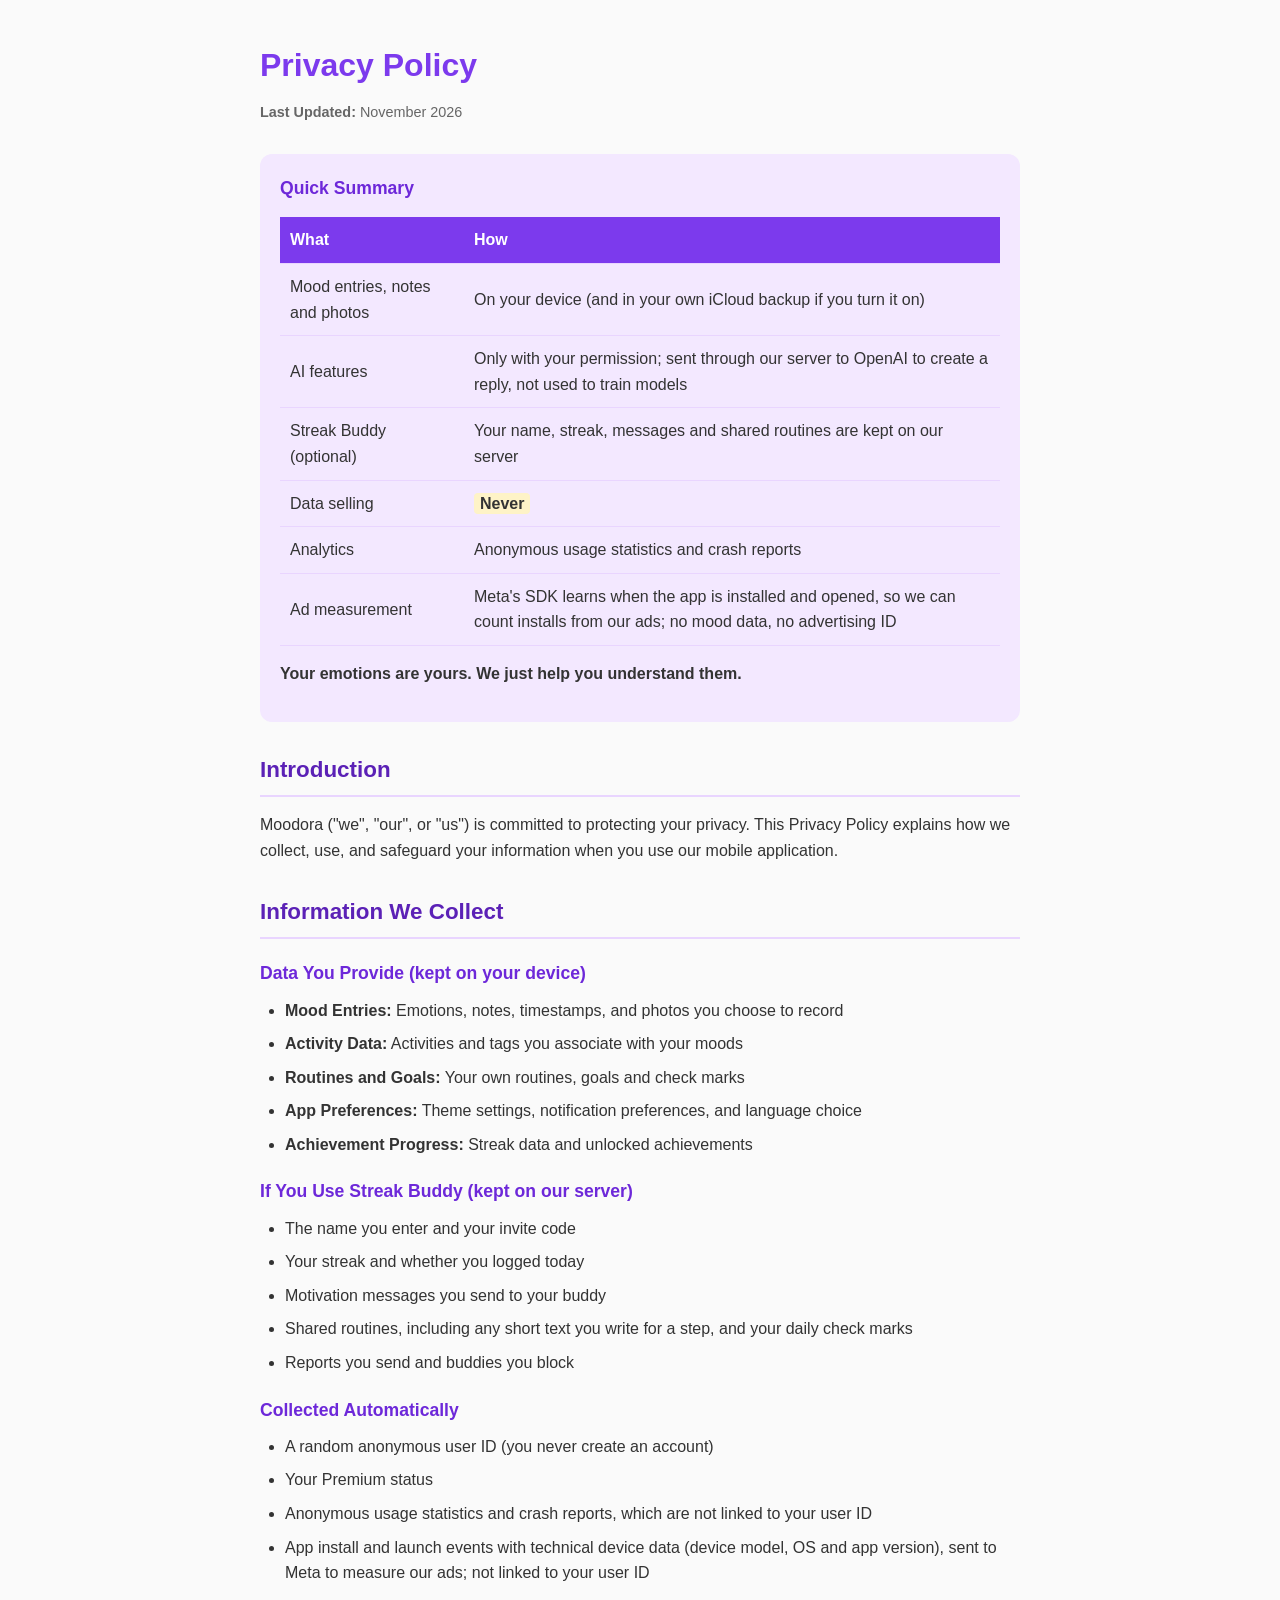
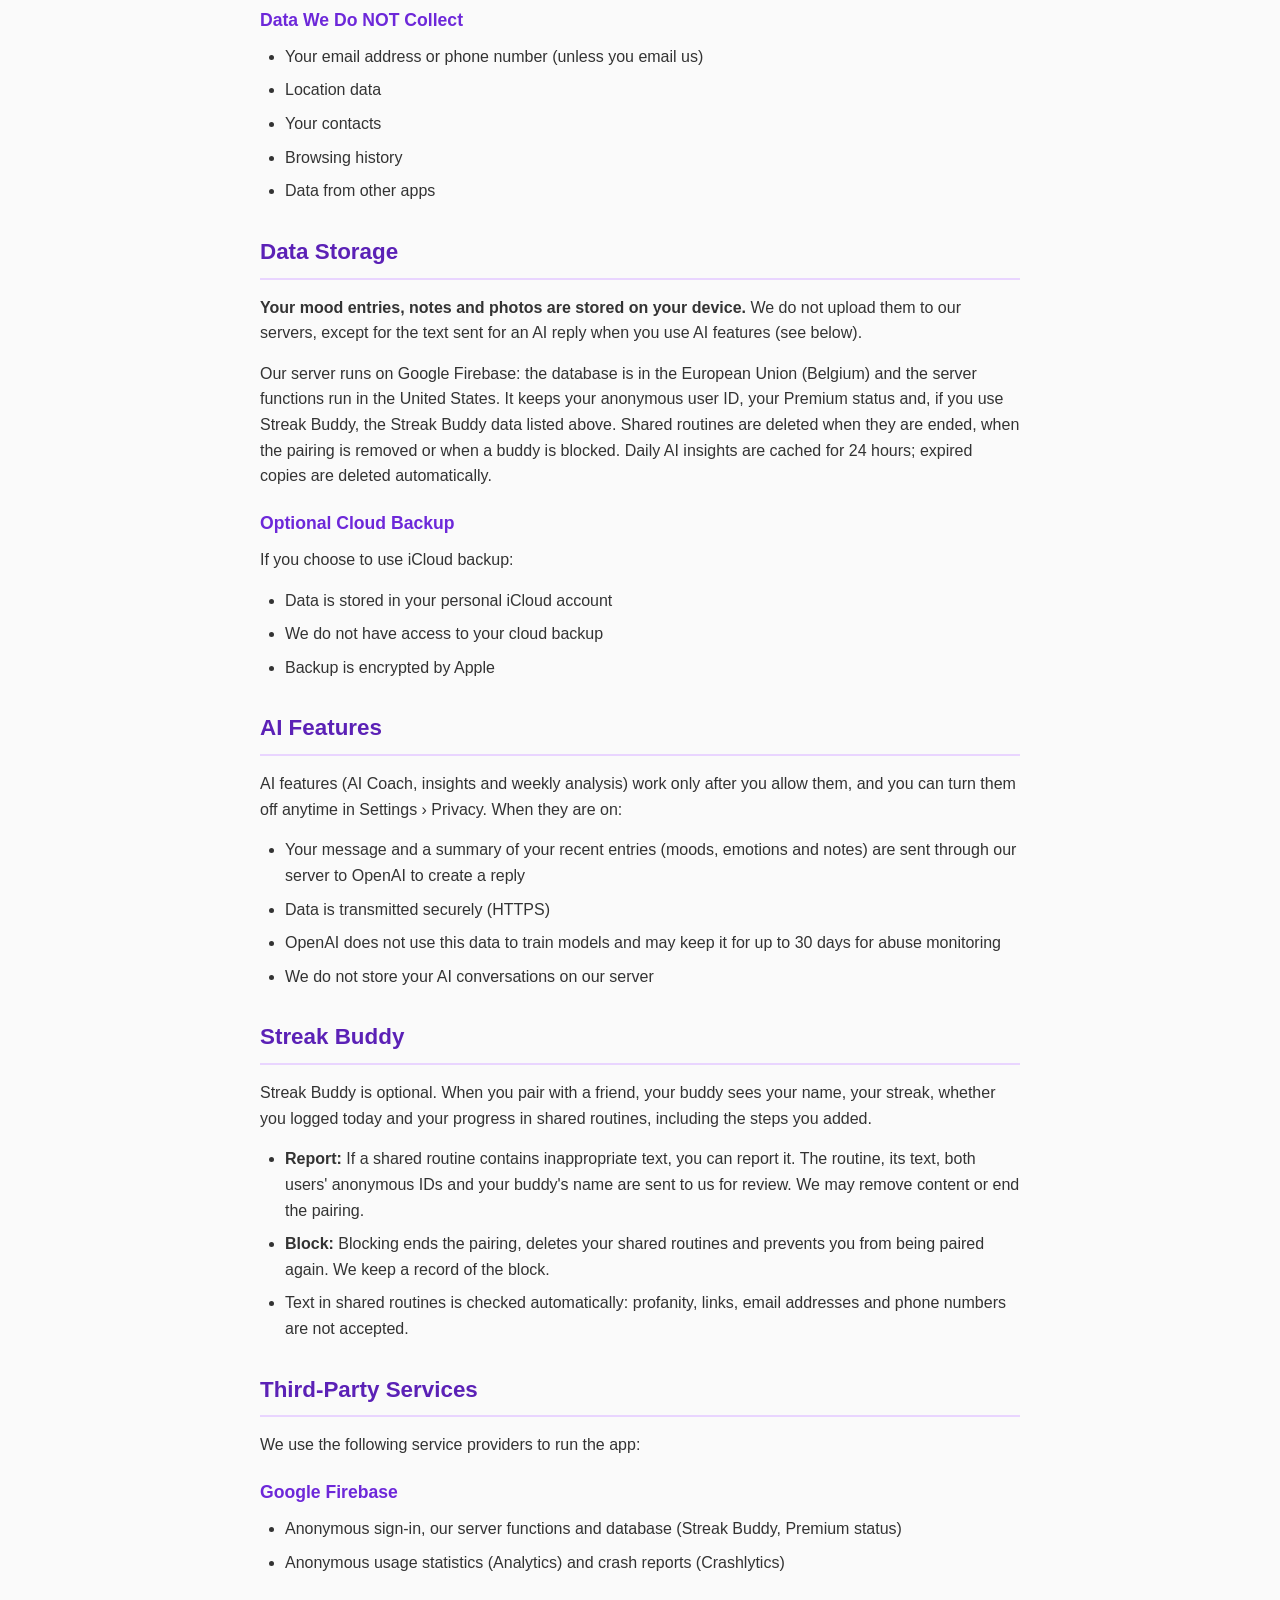
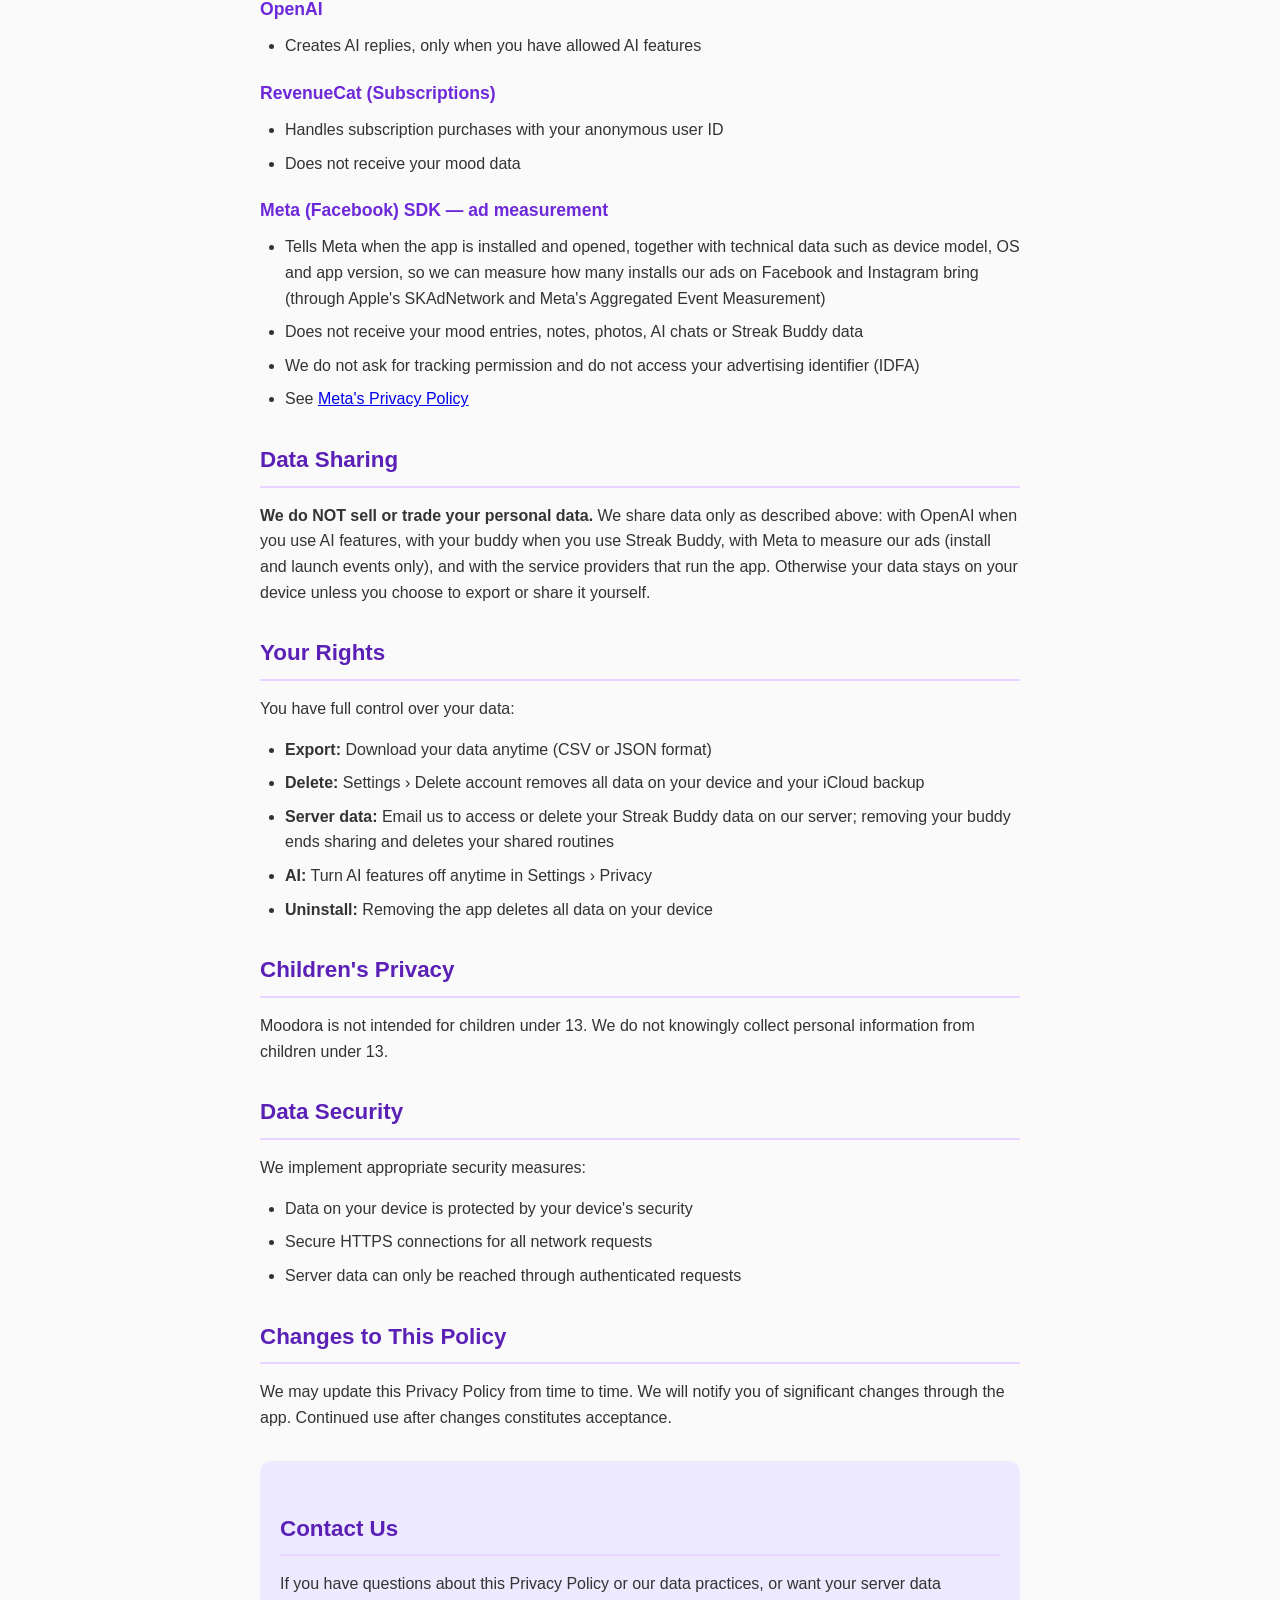
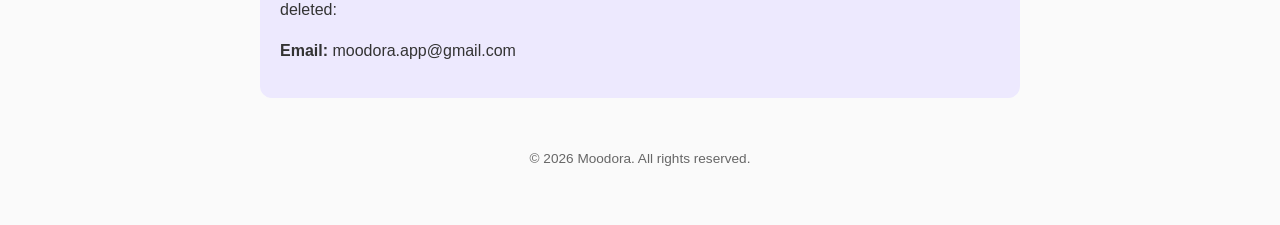
==== privacy-policy.html @ 4f4c644c "Moodora website: privacy, terms, support" ====
<!DOCTYPE html>
<html lang="en">
<head>
    <meta charset="UTF-8">
    <meta name="viewport" content="width=device-width, initial-scale=1.0">
    <title>Moodora - Privacy Policy</title>
    <style>
        * {
            margin: 0;
            padding: 0;
            box-sizing: border-box;
        }
        body {
            font-family: -apple-system, BlinkMacSystemFont, 'Segoe UI', Roboto, Oxygen, Ubuntu, sans-serif;
            line-height: 1.6;
            color: #333;
            max-width: 800px;
            margin: 0 auto;
            padding: 40px 20px;
            background: #fafafa;
        }
        h1 {
            color: #7C3AED;
            margin-bottom: 10px;
            font-size: 2em;
        }
        h2 {
            color: #5B21B6;
            margin-top: 30px;
            margin-bottom: 15px;
            font-size: 1.4em;
            border-bottom: 2px solid #E9D5FF;
            padding-bottom: 8px;
        }
        h3 {
            color: #6D28D9;
            margin-top: 20px;
            margin-bottom: 10px;
            font-size: 1.1em;
        }
        p {
            margin-bottom: 15px;
        }
        ul {
            margin-bottom: 15px;
            padding-left: 25px;
        }
        li {
            margin-bottom: 8px;
        }
        .last-updated {
            color: #666;
            font-size: 0.9em;
            margin-bottom: 30px;
        }
        .summary-box {
            background: #F3E8FF;
            border-radius: 12px;
            padding: 20px;
            margin: 30px 0;
        }
        .summary-box h3 {
            margin-top: 0;
        }
        table {
            width: 100%;
            border-collapse: collapse;
            margin: 15px 0;
        }
        th, td {
            text-align: left;
            padding: 10px;
            border-bottom: 1px solid #E9D5FF;
        }
        th {
            background: #7C3AED;
            color: white;
        }
        .highlight {
            background: #FEF3C7;
            padding: 2px 6px;
            border-radius: 4px;
            font-weight: 600;
        }
        .contact {
            background: #EDE9FE;
            padding: 20px;
            border-radius: 12px;
            margin-top: 30px;
        }
        footer {
            margin-top: 50px;
            text-align: center;
            color: #666;
            font-size: 0.85em;
        }
    </style>
</head>
<body>
    <h1>Privacy Policy</h1>
    <p class="last-updated"><strong>Last Updated:</strong> November 2026</p>

    <div class="summary-box">
        <h3>Quick Summary</h3>
        <table>
            <tr><th>What</th><th>How</th></tr>
            <tr><td>Mood entries, notes and photos</td><td>On your device (and in your own iCloud backup if you turn it on)</td></tr>
            <tr><td>AI features</td><td>Only with your permission; sent through our server to OpenAI to create a reply, not used to train models</td></tr>
            <tr><td>Streak Buddy (optional)</td><td>Your name, streak, messages and shared routines are kept on our server</td></tr>
            <tr><td>Data selling</td><td><span class="highlight">Never</span></td></tr>
            <tr><td>Analytics</td><td>Anonymous usage statistics and crash reports</td></tr>
            <tr><td>Ad measurement</td><td>Meta's SDK learns when the app is installed and opened, so we can count installs from our ads; no mood data, no advertising ID</td></tr>
        </table>
        <p><strong>Your emotions are yours. We just help you understand them.</strong></p>
    </div>

    <h2>Introduction</h2>
    <p>Moodora ("we", "our", or "us") is committed to protecting your privacy. This Privacy Policy explains how we collect, use, and safeguard your information when you use our mobile application.</p>

    <h2>Information We Collect</h2>

    <h3>Data You Provide (kept on your device)</h3>
    <ul>
        <li><strong>Mood Entries:</strong> Emotions, notes, timestamps, and photos you choose to record</li>
        <li><strong>Activity Data:</strong> Activities and tags you associate with your moods</li>
        <li><strong>Routines and Goals:</strong> Your own routines, goals and check marks</li>
        <li><strong>App Preferences:</strong> Theme settings, notification preferences, and language choice</li>
        <li><strong>Achievement Progress:</strong> Streak data and unlocked achievements</li>
    </ul>

    <h3>If You Use Streak Buddy (kept on our server)</h3>
    <ul>
        <li>The name you enter and your invite code</li>
        <li>Your streak and whether you logged today</li>
        <li>Motivation messages you send to your buddy</li>
        <li>Shared routines, including any short text you write for a step, and your daily check marks</li>
        <li>Reports you send and buddies you block</li>
    </ul>

    <h3>Collected Automatically</h3>
    <ul>
        <li>A random anonymous user ID (you never create an account)</li>
        <li>Your Premium status</li>
        <li>Anonymous usage statistics and crash reports, which are not linked to your user ID</li>
        <li>App install and launch events with technical device data (device model, OS and app version), sent to Meta to measure our ads; not linked to your user ID</li>
    </ul>

    <h3>Data We Do NOT Collect</h3>
    <ul>
        <li>Your email address or phone number (unless you email us)</li>
        <li>Location data</li>
        <li>Your contacts</li>
        <li>Browsing history</li>
        <li>Data from other apps</li>
    </ul>

    <h2>Data Storage</h2>
    <p><strong>Your mood entries, notes and photos are stored on your device.</strong> We do not upload them to our servers, except for the text sent for an AI reply when you use AI features (see below).</p>
    <p>Our server runs on Google Firebase: the database is in the European Union (Belgium) and the server functions run in the United States. It keeps your anonymous user ID, your Premium status and, if you use Streak Buddy, the Streak Buddy data listed above. Shared routines are deleted when they are ended, when the pairing is removed or when a buddy is blocked. Daily AI insights are cached for 24 hours; expired copies are deleted automatically.</p>

    <h3>Optional Cloud Backup</h3>
    <p>If you choose to use iCloud backup:</p>
    <ul>
        <li>Data is stored in your personal iCloud account</li>
        <li>We do not have access to your cloud backup</li>
        <li>Backup is encrypted by Apple</li>
    </ul>

    <h2>AI Features</h2>
    <p>AI features (AI Coach, insights and weekly analysis) work only after you allow them, and you can turn them off anytime in Settings &rsaquo; Privacy. When they are on:</p>
    <ul>
        <li>Your message and a summary of your recent entries (moods, emotions and notes) are sent through our server to OpenAI to create a reply</li>
        <li>Data is transmitted securely (HTTPS)</li>
        <li>OpenAI does not use this data to train models and may keep it for up to 30 days for abuse monitoring</li>
        <li>We do not store your AI conversations on our server</li>
    </ul>

    <h2>Streak Buddy</h2>
    <p>Streak Buddy is optional. When you pair with a friend, your buddy sees your name, your streak, whether you logged today and your progress in shared routines, including the steps you added.</p>
    <ul>
        <li><strong>Report:</strong> If a shared routine contains inappropriate text, you can report it. The routine, its text, both users' anonymous IDs and your buddy's name are sent to us for review. We may remove content or end the pairing.</li>
        <li><strong>Block:</strong> Blocking ends the pairing, deletes your shared routines and prevents you from being paired again. We keep a record of the block.</li>
        <li>Text in shared routines is checked automatically: profanity, links, email addresses and phone numbers are not accepted.</li>
    </ul>

    <h2>Third-Party Services</h2>
    <p>We use the following service providers to run the app:</p>

    <h3>Google Firebase</h3>
    <ul>
        <li>Anonymous sign-in, our server functions and database (Streak Buddy, Premium status)</li>
        <li>Anonymous usage statistics (Analytics) and crash reports (Crashlytics)</li>
    </ul>

    <h3>OpenAI</h3>
    <ul>
        <li>Creates AI replies, only when you have allowed AI features</li>
    </ul>

    <h3>RevenueCat (Subscriptions)</h3>
    <ul>
        <li>Handles subscription purchases with your anonymous user ID</li>
        <li>Does not receive your mood data</li>
    </ul>

    <h3>Meta (Facebook) SDK &mdash; ad measurement</h3>
    <ul>
        <li>Tells Meta when the app is installed and opened, together with technical data such as device model, OS and app version, so we can measure how many installs our ads on Facebook and Instagram bring (through Apple's SKAdNetwork and Meta's Aggregated Event Measurement)</li>
        <li>Does not receive your mood entries, notes, photos, AI chats or Streak Buddy data</li>
        <li>We do not ask for tracking permission and do not access your advertising identifier (IDFA)</li>
        <li>See <a href="https://www.facebook.com/privacy/policy/">Meta's Privacy Policy</a></li>
    </ul>

    <h2>Data Sharing</h2>
    <p><strong>We do NOT sell or trade your personal data.</strong> We share data only as described above: with OpenAI when you use AI features, with your buddy when you use Streak Buddy, with Meta to measure our ads (install and launch events only), and with the service providers that run the app. Otherwise your data stays on your device unless you choose to export or share it yourself.</p>

    <h2>Your Rights</h2>
    <p>You have full control over your data:</p>
    <ul>
        <li><strong>Export:</strong> Download your data anytime (CSV or JSON format)</li>
        <li><strong>Delete:</strong> Settings &rsaquo; Delete account removes all data on your device and your iCloud backup</li>
        <li><strong>Server data:</strong> Email us to access or delete your Streak Buddy data on our server; removing your buddy ends sharing and deletes your shared routines</li>
        <li><strong>AI:</strong> Turn AI features off anytime in Settings &rsaquo; Privacy</li>
        <li><strong>Uninstall:</strong> Removing the app deletes all data on your device</li>
    </ul>

    <h2>Children's Privacy</h2>
    <p>Moodora is not intended for children under 13. We do not knowingly collect personal information from children under 13.</p>

    <h2>Data Security</h2>
    <p>We implement appropriate security measures:</p>
    <ul>
        <li>Data on your device is protected by your device's security</li>
        <li>Secure HTTPS connections for all network requests</li>
        <li>Server data can only be reached through authenticated requests</li>
    </ul>

    <h2>Changes to This Policy</h2>
    <p>We may update this Privacy Policy from time to time. We will notify you of significant changes through the app. Continued use after changes constitutes acceptance.</p>

    <div class="contact">
        <h2>Contact Us</h2>
        <p>If you have questions about this Privacy Policy or our data practices, or want your server data deleted:</p>
        <p><strong>Email:</strong> moodora.app@gmail.com</p>
    </div>

    <footer>
        <p>&copy; 2026 Moodora. All rights reserved.</p>
    </footer>
</body>
</html>
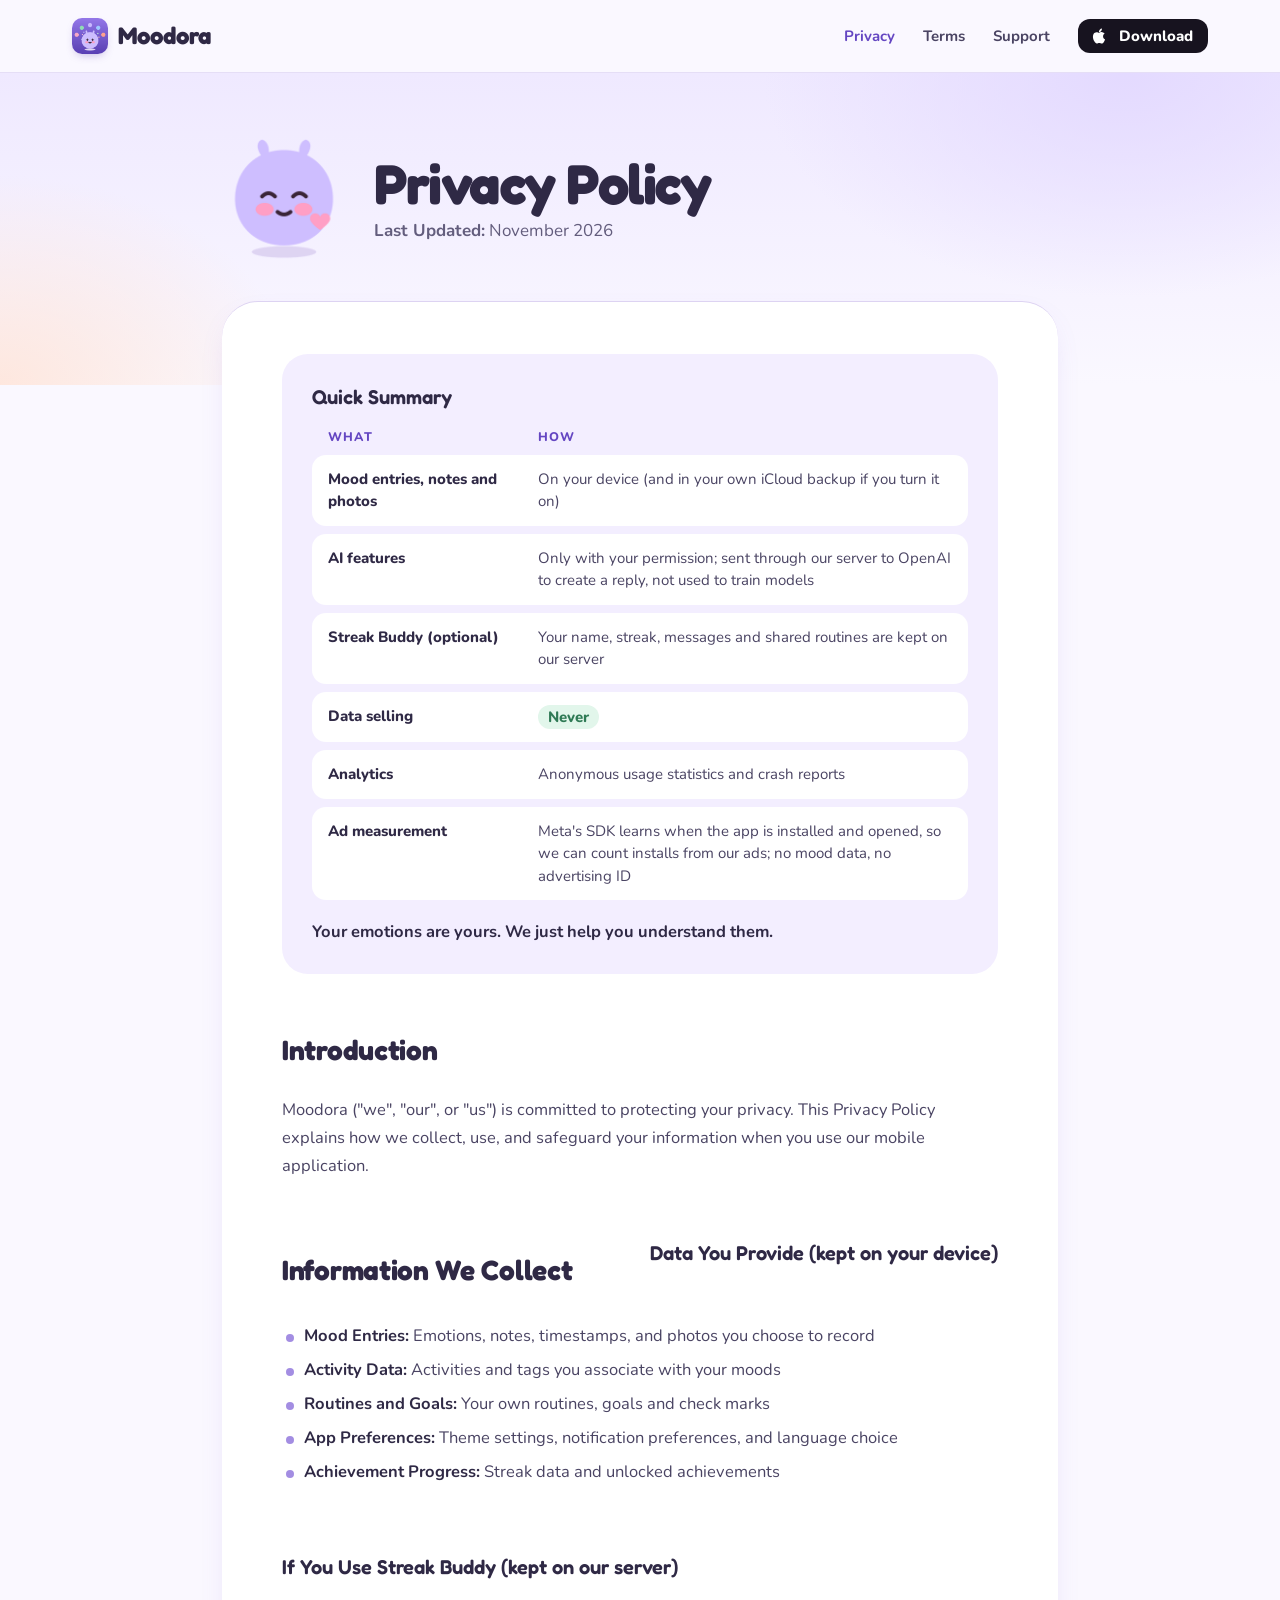
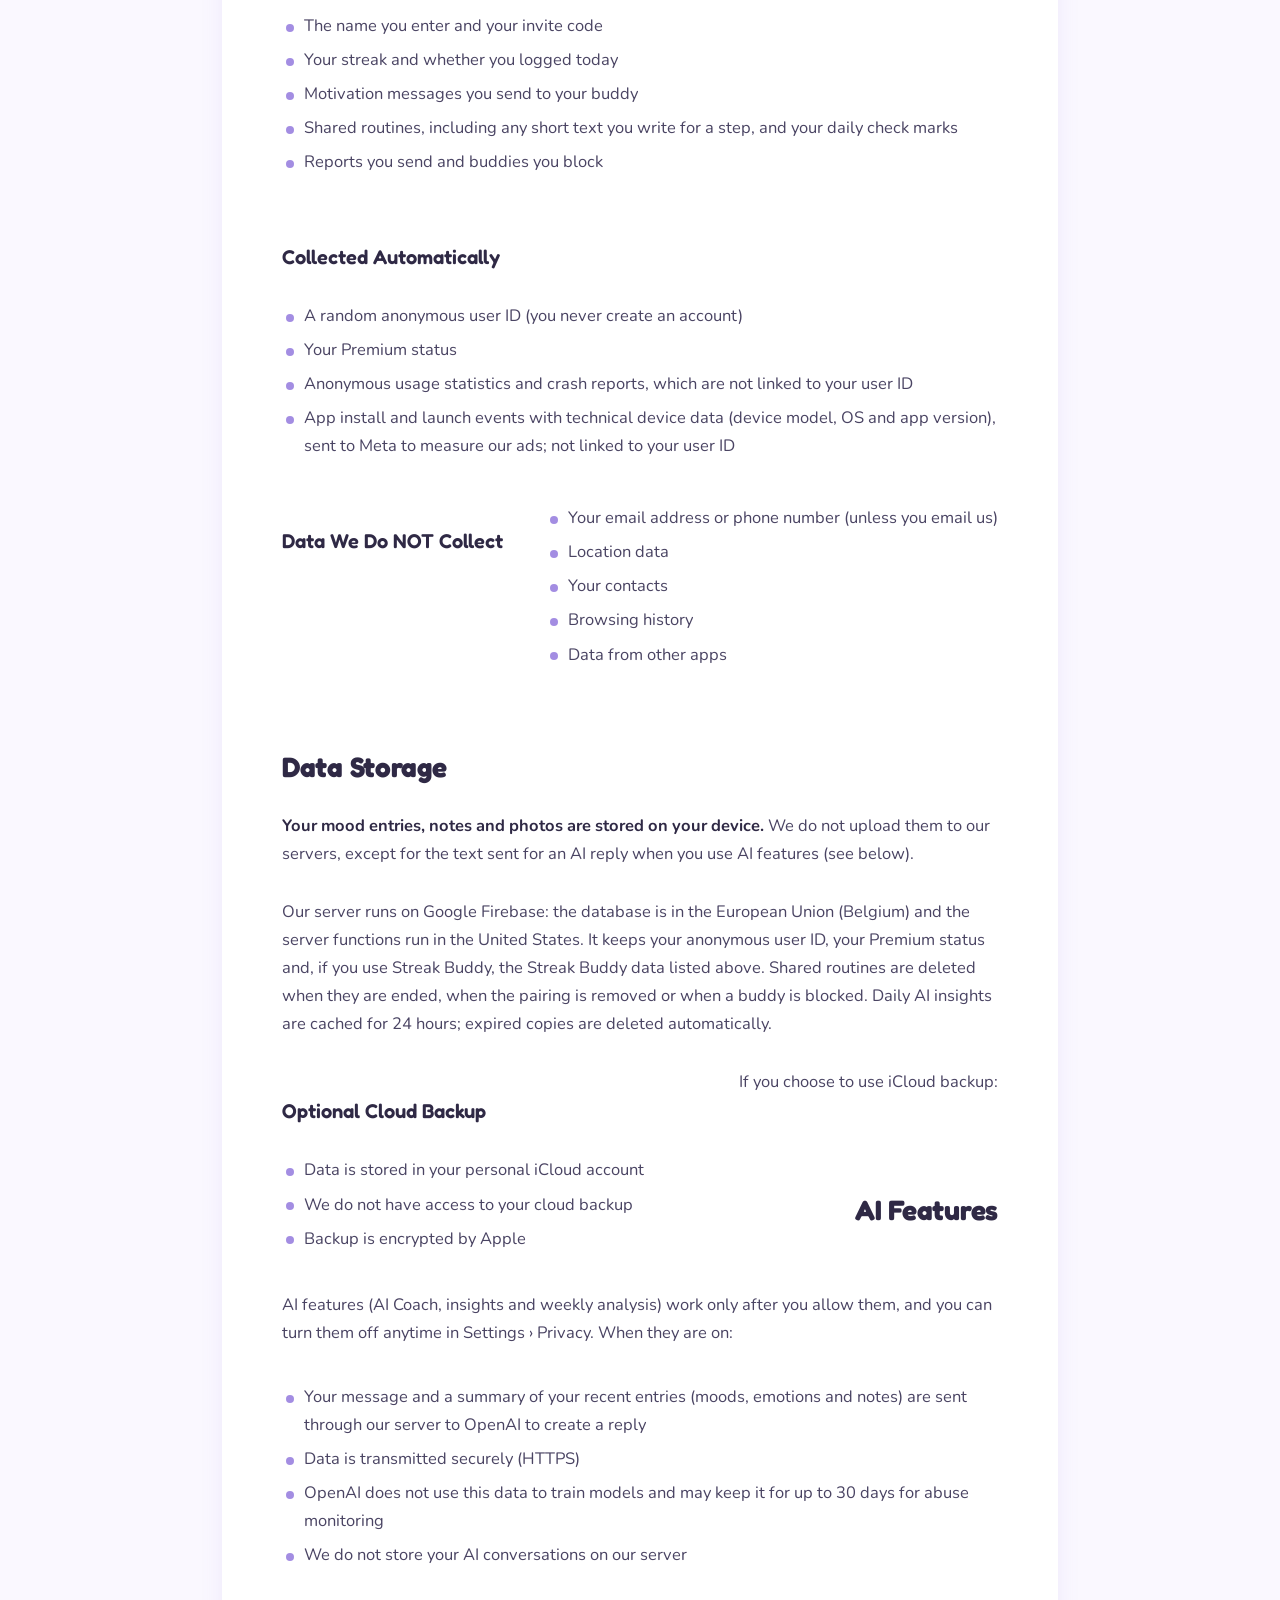
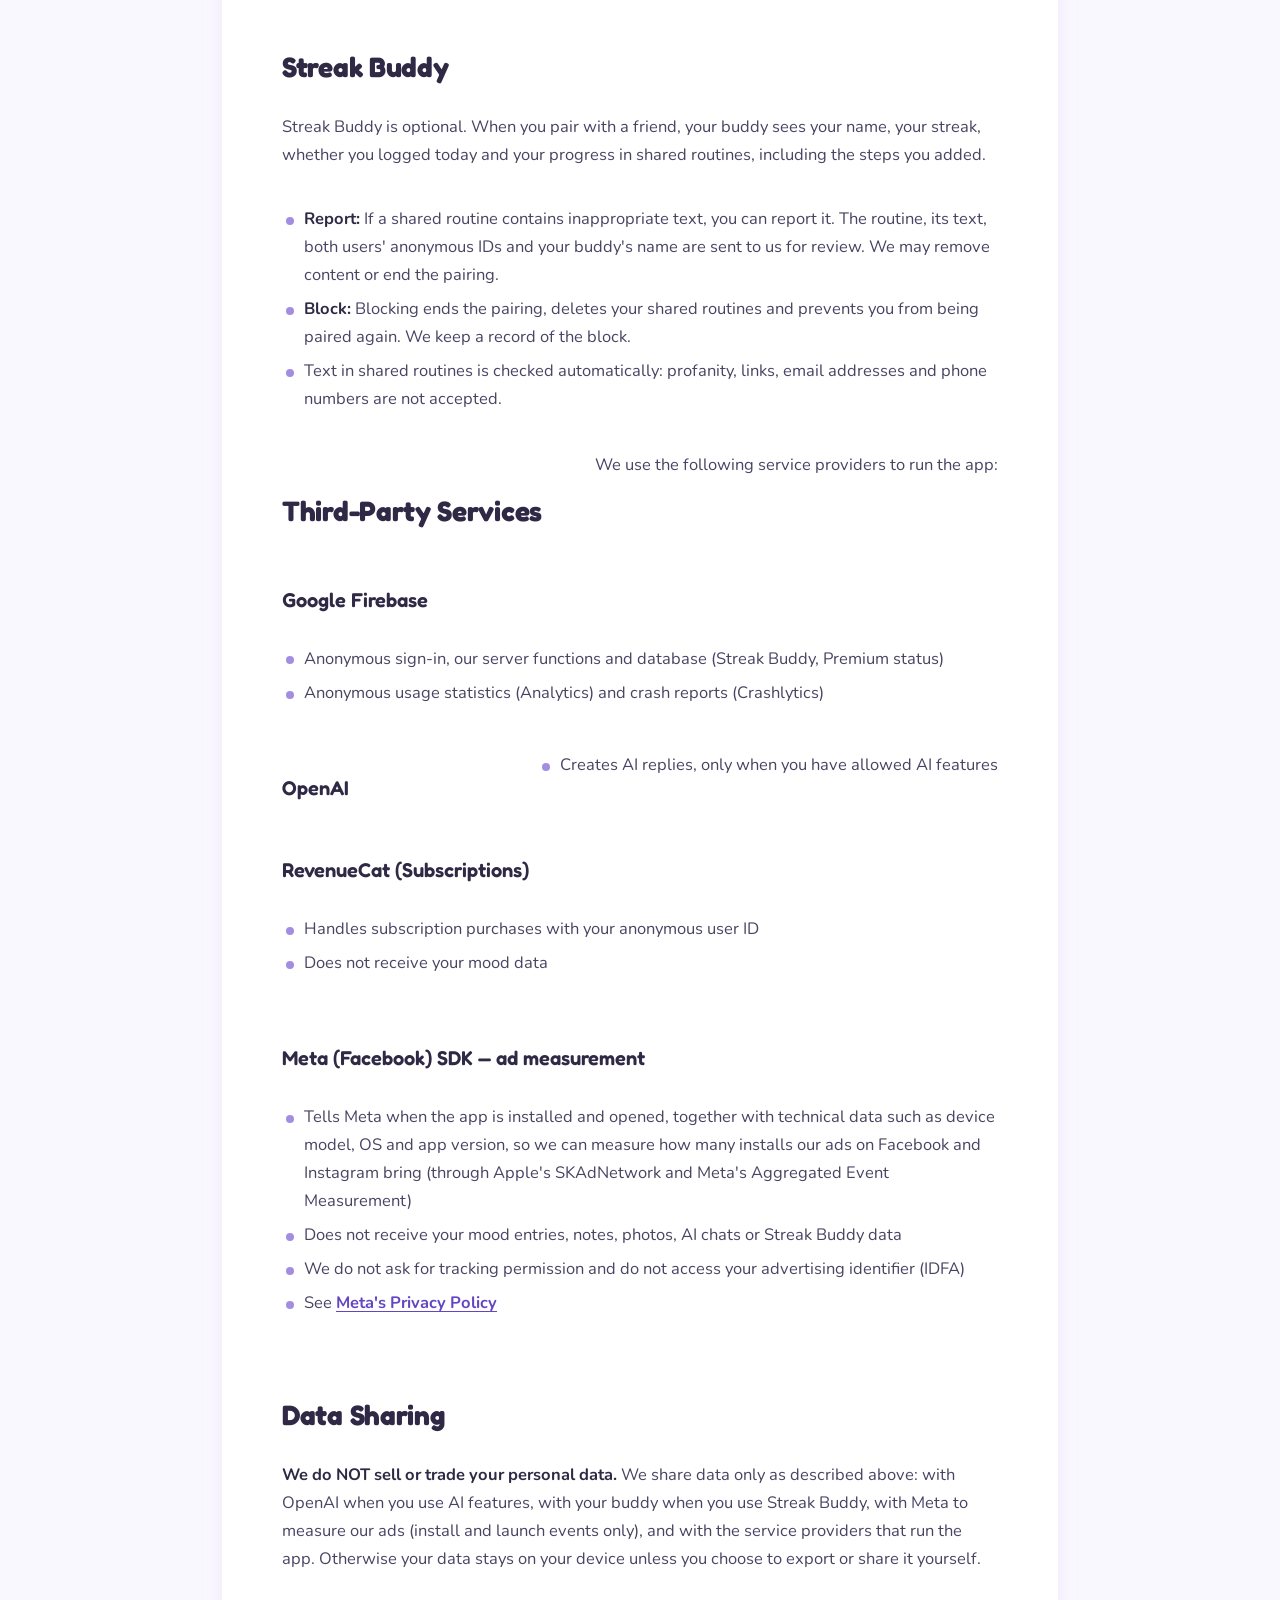
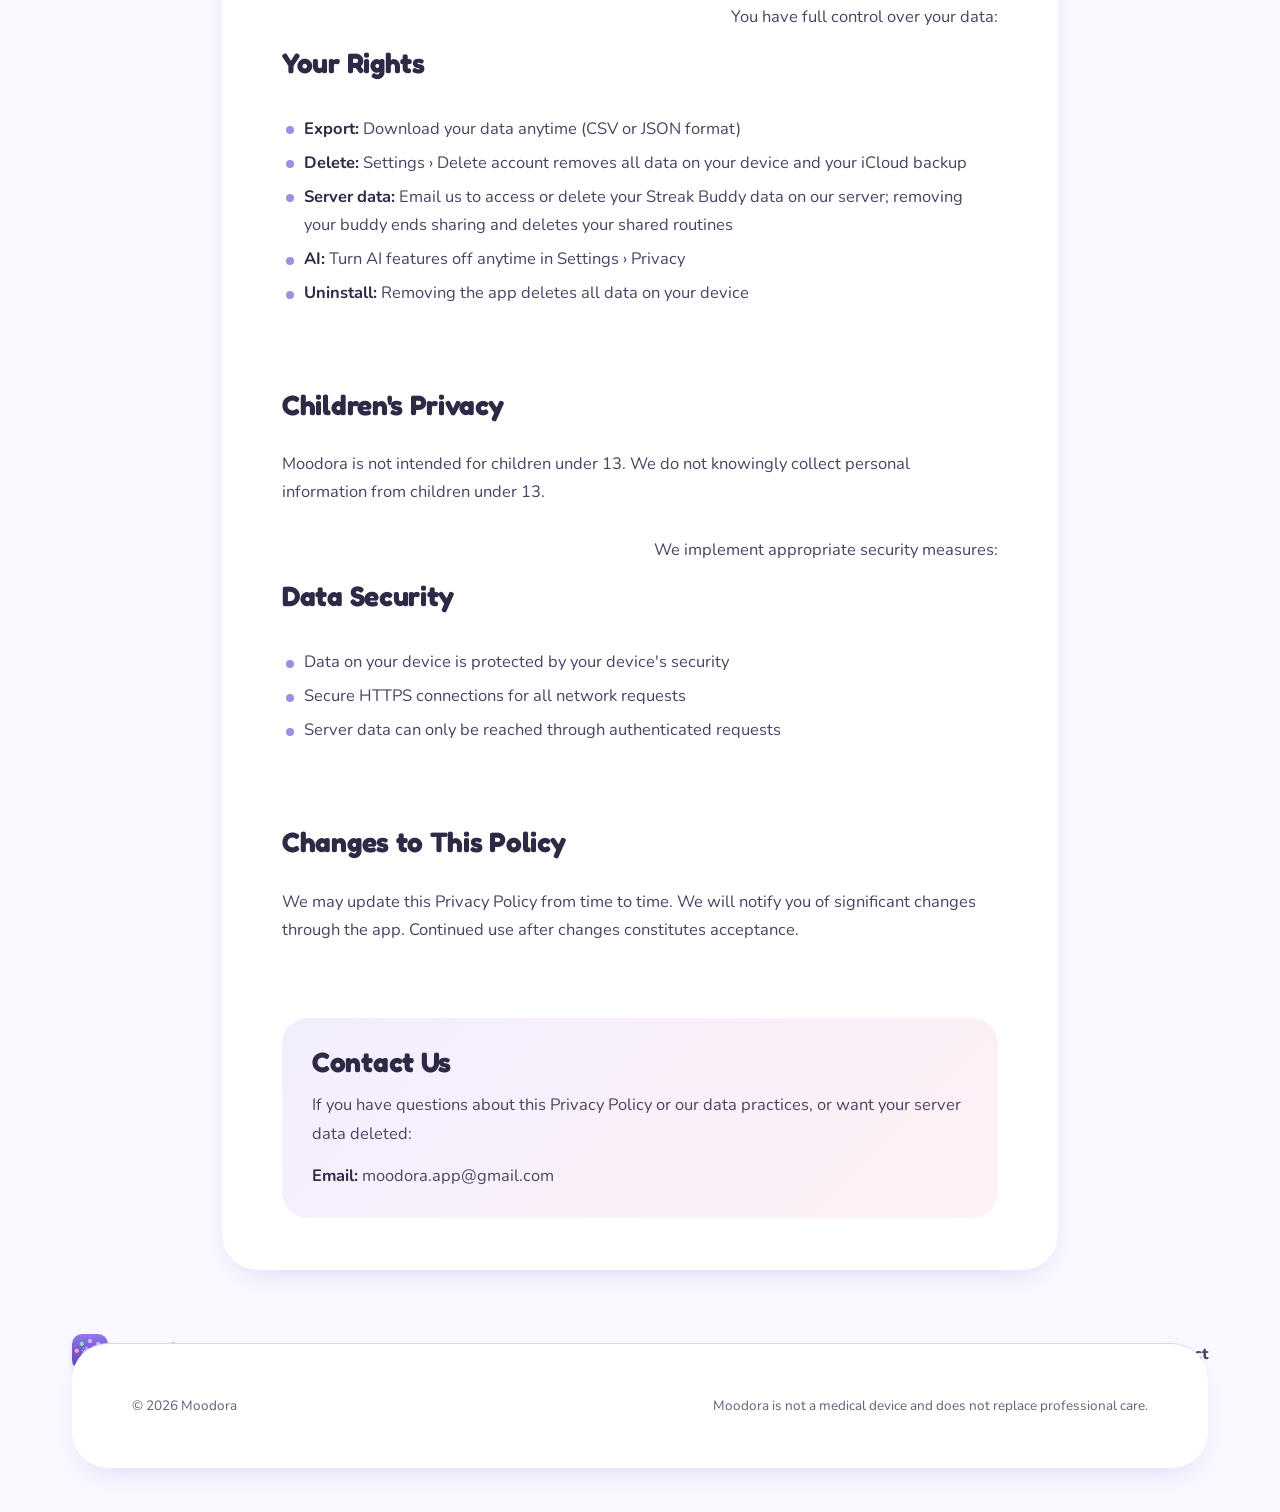
==== commit 186be7d5: "English landing page, restyled policy pages" ====
--- a/privacy-policy.html
+++ b/privacy-policy.html
@@ -1,105 +1,42 @@
-<!DOCTYPE html>
+<!doctype html>
 <html lang="en">
 <head>
-    <meta charset="UTF-8">
-    <meta name="viewport" content="width=device-width, initial-scale=1.0">
-    <title>Moodora - Privacy Policy</title>
-    <style>
-        * {
-            margin: 0;
-            padding: 0;
-            box-sizing: border-box;
-        }
-        body {
-            font-family: -apple-system, BlinkMacSystemFont, 'Segoe UI', Roboto, Oxygen, Ubuntu, sans-serif;
-            line-height: 1.6;
-            color: #333;
-            max-width: 800px;
-            margin: 0 auto;
-            padding: 40px 20px;
-            background: #fafafa;
-        }
-        h1 {
-            color: #7C3AED;
-            margin-bottom: 10px;
-            font-size: 2em;
-        }
-        h2 {
-            color: #5B21B6;
-            margin-top: 30px;
-            margin-bottom: 15px;
-            font-size: 1.4em;
-            border-bottom: 2px solid #E9D5FF;
-            padding-bottom: 8px;
-        }
-        h3 {
-            color: #6D28D9;
-            margin-top: 20px;
-            margin-bottom: 10px;
-            font-size: 1.1em;
-        }
-        p {
-            margin-bottom: 15px;
-        }
-        ul {
-            margin-bottom: 15px;
-            padding-left: 25px;
-        }
-        li {
-            margin-bottom: 8px;
-        }
-        .last-updated {
-            color: #666;
-            font-size: 0.9em;
-            margin-bottom: 30px;
-        }
-        .summary-box {
-            background: #F3E8FF;
-            border-radius: 12px;
-            padding: 20px;
-            margin: 30px 0;
-        }
-        .summary-box h3 {
-            margin-top: 0;
-        }
-        table {
-            width: 100%;
-            border-collapse: collapse;
-            margin: 15px 0;
-        }
-        th, td {
-            text-align: left;
-            padding: 10px;
-            border-bottom: 1px solid #E9D5FF;
-        }
-        th {
-            background: #7C3AED;
-            color: white;
-        }
-        .highlight {
-            background: #FEF3C7;
-            padding: 2px 6px;
-            border-radius: 4px;
-            font-weight: 600;
-        }
-        .contact {
-            background: #EDE9FE;
-            padding: 20px;
-            border-radius: 12px;
-            margin-top: 30px;
-        }
-        footer {
-            margin-top: 50px;
-            text-align: center;
-            color: #666;
-            font-size: 0.85em;
-        }
-    </style>
+<meta charset="utf-8">
+<meta name="viewport" content="width=device-width, initial-scale=1">
+<title>Privacy Policy · Moodora</title>
+<meta name="description" content="How Moodora handles your data: entries stay on your device, AI only with your permission, no data selling.">
+<meta name="theme-color" content="#EFE9FF">
+<link rel="icon" href="img/icon.png">
+<link rel="apple-touch-icon" href="img/icon.png">
+<link rel="preload" href="fonts/fredoka-700.woff" as="font" type="font/woff" crossorigin>
+<link rel="preload" href="fonts/nunito-400.woff" as="font" type="font/woff" crossorigin>
+<link rel="stylesheet" href="css/site.css">
 </head>
-<body>
-    <h1>Privacy Policy</h1>
-    <p class="last-updated"><strong>Last Updated:</strong> November 2026</p>
-
+<body class="page-legal">
+
+<header class="top">
+  <div class="wrap">
+    <a class="brand" href="./"><img src="img/icon.png" alt="">Moodora</a>
+    <nav class="nav"><a href="privacy-policy.html" class="cur">Privacy</a><a href="terms-of-service.html">Terms</a><a href="support.html">Support</a></nav>
+    <a class="store sm" href="https://apps.apple.com/app/apple-store/id6758414110?pt=128496550&amp;ct=web&amp;mt=8">
+      <svg viewBox="0 0 24 24"><path d="M18.71 19.5c-.83 1.24-1.71 2.45-3.05 2.47-1.34.03-1.77-.79-3.29-.79-1.53 0-2 .77-3.27.82-1.31.05-2.3-1.32-3.14-2.53C4.25 17 2.94 12.45 4.7 9.39c.87-1.52 2.43-2.48 4.12-2.51 1.28-.02 2.5.87 3.29.87.78 0 2.26-1.07 3.81-.91.65.03 2.47.26 3.64 1.98-.09.06-2.17 1.28-2.15 3.81.03 3.02 2.65 4.03 2.68 4.04-.03.07-.42 1.44-1.38 2.83M13 3.5c.73-.83 1.94-1.46 2.94-1.5.13 1.17-.34 2.35-1.04 3.19-.69.85-1.83 1.51-2.95 1.42-.15-1.15.41-2.35 1.05-3.11z"/></svg>
+      <b>Download</b>
+    </a>
+  </div>
+</header>
+
+<main>
+<div class="page-hero">
+  <div class="wrap narrow">
+    <img src="img/moo-caring.png" alt="">
+    <div>
+      <h1>Privacy Policy</h1>
+      <p class="last-updated"><strong>Last Updated:</strong> November 2026</p>
+    </div>
+  </div>
+</div>
+<div class="wrap narrow">
+<article class="legal">
     <div class="summary-box">
         <h3>Quick Summary</h3>
         <table>
@@ -244,8 +181,31 @@
         <p><strong>Email:</strong> moodora.app@gmail.com</p>
     </div>
 
-    <footer>
-        <p>&copy; 2026 Moodora. All rights reserved.</p>
-    </footer>
+    
+</article>
+</div>
+</main>
+
+<footer>
+  <div class="wrap">
+    <div class="foot">
+      <div>
+        <a class="brand" href="./"><img src="img/icon.png" alt="">Moodora</a>
+        <p class="about">A mood journal with Moo, a little companion who is curious about feelings.</p>
+      </div>
+      <nav>
+        <a href="privacy-policy.html">Privacy Policy</a>
+        <a href="terms-of-service.html">Terms of Service</a>
+        <a href="support.html">Support</a>
+        <a href="mailto:moodora.app@gmail.com">Contact</a>
+      </nav>
+    </div>
+    <div class="legal">
+      <span>© 2026 Moodora</span>
+      <span>Moodora is not a medical device and does not replace professional care.</span>
+    </div>
+  </div>
+</footer>
+
 </body>
 </html>
--- a/css/site.css
+++ b/css/site.css
@@ -0,0 +1,306 @@
+/* Yazı tipleri: uygulamanın kendi Nunito ve Fredoka dosyaları (SIL OFL, fonts/OFL-*.txt), siteden sunulur; Google'a istek gitmez. */
+@font-face{font-family:'Nunito';src:url('../fonts/nunito-400.woff') format('woff');font-weight:400;font-style:normal;font-display:swap}
+@font-face{font-family:'Nunito';src:url('../fonts/nunito-700.woff') format('woff');font-weight:700;font-style:normal;font-display:swap}
+@font-face{font-family:'Nunito';src:url('../fonts/nunito-800.woff') format('woff');font-weight:800;font-style:normal;font-display:swap}
+@font-face{font-family:'Fredoka';src:url('../fonts/fredoka-600.woff') format('woff');font-weight:600;font-style:normal;font-display:swap}
+@font-face{font-family:'Fredoka';src:url('../fonts/fredoka-700.woff') format('woff');font-weight:700;font-style:normal;font-display:swap}
+
+:root{
+  --accent:#7C5CD6; --accent-text:#6446C2; --accent-deep:#523AA8;
+  --ink:#2F2945; --ink2:#4A4463; --muted:#635D7D;
+  --bg-top:#EFE9FF; --bg-mid:#F6F2FF; --bg-base:#FAF8FF;
+  --blob1:#E3D9FF; --blob2:#FFE3D6; --soft:#F3EEFF; --chip:#EAE3FF; --line:#DDD3F2;
+  --pink-bg:#FFE0EA; --pink:#C93F6E; --peach-bg:#FFE3D6; --peach:#C25A2C; --peach-text:#8A4524;
+  --great:#FFC2D4; --good:#BFEBD3; --okay:#D9CCFF; --sad:#BFD9FF; --angry:#FFC1B8; --face:#3D2A3A;
+  --great-l:#FFE1EA; --good-l:#E2F6EB; --okay-l:#EEE8FF; --sad-l:#E3EDFF; --angry-l:#FFE5E0;
+  --shadow-card:0 12px 32px -14px rgba(124,92,214,.28);
+  --shadow-float:0 28px 64px -20px rgba(82,58,168,.38);
+  --font-head:'Fredoka','Nunito',system-ui,sans-serif;
+  --font-body:'Nunito',system-ui,-apple-system,sans-serif;
+}
+*{box-sizing:border-box;margin:0;padding:0}
+html{scroll-behavior:smooth}
+body{font-family:var(--font-body);color:var(--ink);background:var(--bg-base);-webkit-font-smoothing:antialiased;line-height:1.5}
+img{display:block;max-width:100%}
+a{color:inherit;text-decoration:none}
+ul{list-style:none}
+.wrap{max-width:1200px;margin:0 auto;padding:0 32px}
+svg.i{width:22px;height:22px;fill:none;stroke:currentColor;stroke-width:2;stroke-linecap:round;stroke-linejoin:round}
+
+/* Üst çubuk */
+.top{position:sticky;top:0;z-index:50;background:rgba(250,248,255,.8);backdrop-filter:saturate(1.4) blur(14px);-webkit-backdrop-filter:saturate(1.4) blur(14px);border-bottom:1px solid rgba(221,211,242,.7)}
+.top .wrap{display:flex;align-items:center;gap:28px;height:72px}
+.brand{display:flex;align-items:center;gap:10px;font-family:var(--font-head);font-weight:700;font-size:24px}
+.brand img{width:36px;height:36px;border-radius:10px;box-shadow:0 4px 10px -4px rgba(82,58,168,.4)}
+.nav{display:flex;gap:28px;margin-left:auto;font-weight:700;font-size:15px;color:var(--ink2)}
+.nav a:hover{color:var(--accent-text)}
+.lang{display:flex;gap:2px;padding:3px;border-radius:999px;background:var(--chip);font-weight:800;font-size:13px}
+.lang a{padding:5px 10px;border-radius:999px;color:var(--muted)}
+.lang .on{background:#fff;color:var(--accent-text);box-shadow:0 2px 6px rgba(124,92,214,.2)}
+
+/* App Store düğmesi */
+.store{display:inline-flex;align-items:center;gap:11px;background:#17131F;color:#fff;border-radius:16px;padding:11px 22px 11px 16px;box-shadow:0 14px 30px -12px rgba(23,19,31,.6);transition:transform .15s ease}
+.store:hover{transform:translateY(-2px)}
+.store svg{width:28px;height:28px;fill:#fff}
+.store small{display:block;font-size:11.5px;font-weight:700;opacity:.82;line-height:1.15}
+.store b{display:block;font-family:var(--font-head);font-size:20px;font-weight:600;line-height:1.1}
+.store.sm{padding:8px 15px 8px 12px;border-radius:12px;box-shadow:none}
+.store.sm svg{width:18px;height:18px}
+.store.sm b{font-size:15px;font-family:var(--font-body);font-weight:800}
+
+/* Giriş */
+.hero{position:relative;overflow:hidden;background:
+  radial-gradient(620px 440px at 86% 8%,rgba(227,217,255,.95),transparent 70%),
+  radial-gradient(540px 400px at 6% 88%,rgba(255,227,214,.9),transparent 70%),
+  radial-gradient(460px 340px at 58% 104%,rgba(255,224,234,.85),transparent 70%),
+  linear-gradient(180deg,var(--bg-top) 0%,var(--bg-mid) 55%,var(--bg-base) 100%)}
+.hero .wrap{display:grid;grid-template-columns:1.05fr .95fr;gap:40px;align-items:center;padding-top:76px;padding-bottom:112px}
+.eyebrow{display:inline-flex;align-items:center;gap:8px;padding:6px 14px 6px 6px;border-radius:999px;background:#fff;box-shadow:var(--shadow-card);font-weight:800;font-size:14px;color:var(--accent-text)}
+.eyebrow img{width:26px;height:26px;border-radius:50%;background:var(--okay-l)}
+h1{font-family:var(--font-head);font-weight:700;font-size:76px;line-height:1.02;letter-spacing:-1.5px;margin:22px 0}
+h1 em{font-style:normal;color:var(--accent);background:linear-gradient(transparent 66%,var(--pink-bg) 66%,var(--pink-bg) 92%,transparent 92%)}
+.lead{font-size:20px;line-height:1.6;color:var(--muted);max-width:520px}
+.cta{display:flex;align-items:center;gap:22px;margin-top:34px;flex-wrap:wrap}
+.more{display:inline-flex;align-items:center;gap:6px;font-weight:800;color:var(--accent-text)}
+.more svg.i{width:18px;height:18px}
+.trust{display:flex;gap:22px;margin-top:28px;flex-wrap:wrap;font-weight:700;font-size:14.5px;color:var(--ink2)}
+.trust li{display:flex;align-items:center;gap:7px}
+.trust svg.i{width:19px;height:19px;color:var(--accent)}
+
+.stage{position:relative;height:660px}
+.phone{position:absolute;width:300px;border-radius:54px;padding:11px;background:#1E1A28;box-shadow:inset 0 0 0 2px #3B3550,var(--shadow-float)}
+.phone img{width:100%;border-radius:44px}
+.phone.front{left:110px;top:12px;transform:rotate(-4deg);z-index:2}
+.phone.back{left:282px;top:56px;width:252px;transform:rotate(8deg);z-index:1}
+.float{position:absolute;z-index:3;background:rgba(255,255,255,.94);border-radius:22px;box-shadow:var(--shadow-float);padding:14px 16px}
+.f-hours{left:-8px;top:118px;width:212px}
+.f-hours .lbl{display:flex;align-items:center;gap:7px;font-weight:800;font-size:12.5px;color:var(--muted)}
+.f-hours .lbl span{width:26px;height:26px;border-radius:9px;background:var(--peach-bg);color:var(--peach);display:grid;place-items:center}
+.f-hours .lbl svg.i{width:15px;height:15px}
+.f-hours b{display:block;font-family:var(--font-head);font-size:29px;font-weight:600;margin-top:6px}
+.f-hours small{font-size:12px;font-weight:700;color:var(--muted)}
+.f-moods{right:-20px;top:330px;width:286px}
+.f-moods p{font-weight:800;font-size:13.5px;margin-bottom:10px}
+.faces{display:flex;justify-content:space-between}
+.faces figure{display:flex;flex-direction:column;align-items:center;gap:4px;font-size:11px;font-weight:800;color:var(--ink2)}
+.faces svg{width:44px;height:44px}
+.f-streak{right:34px;top:14px;display:flex;align-items:center;gap:6px;background:var(--peach-bg);color:var(--peach-text);font-weight:800;font-size:15px;padding:9px 15px;border-radius:999px;box-shadow:var(--shadow-card)}
+.f-streak svg{width:18px;height:18px;fill:var(--peach)}
+.moo-hero{position:absolute;left:4px;bottom:-14px;width:178px;z-index:4}
+.bubble{position:absolute;left:118px;bottom:178px;z-index:5;background:#fff;border-radius:18px 18px 18px 5px;padding:10px 15px;font-weight:800;font-size:14.5px;box-shadow:var(--shadow-card)}
+
+/* Bölümler */
+section{padding:112px 0}
+.head{text-align:center;max-width:720px;margin:0 auto 56px}
+.kicker{font-weight:800;font-size:14px;letter-spacing:1.4px;text-transform:uppercase;color:var(--accent-text)}
+h2{font-family:var(--font-head);font-weight:700;font-size:50px;line-height:1.08;letter-spacing:-.8px;margin-top:12px;text-wrap:balance}
+.head p{font-size:18.5px;color:var(--muted);margin-top:16px}
+
+.steps{display:grid;grid-template-columns:repeat(3,1fr);gap:24px}
+.step{background:#fff;border-radius:32px;box-shadow:var(--shadow-card);padding:30px 30px 0;overflow:hidden;display:flex;flex-direction:column}
+.num{width:42px;height:42px;border-radius:14px;display:grid;place-items:center;font-family:var(--font-head);font-weight:700;font-size:20px}
+.step:nth-child(1) .num{background:var(--pink-bg);color:var(--pink)}
+.step:nth-child(2) .num{background:var(--chip);color:var(--accent-text)}
+.step:nth-child(3) .num{background:var(--peach-bg);color:var(--peach)}
+.step h3{font-family:var(--font-head);font-weight:600;font-size:26px;margin:18px 0 8px}
+.step p{color:var(--muted);font-size:16px;line-height:1.55}
+.shot{margin:28px auto 0;width:80%;height:310px;overflow:hidden;border-radius:34px 34px 0 0;border:9px solid #1E1A28;border-bottom:0;background:#1E1A28}
+.shot img{width:100%;border-radius:25px 25px 0 0}
+
+.insight{position:relative;overflow:hidden;background:linear-gradient(135deg,#F3EEFF 0%,#FFF1F5 100%);border-radius:44px;padding:64px;display:grid;grid-template-columns:1fr 1fr;gap:64px;align-items:center}
+.hours{background:#fff;border-radius:32px;padding:34px;box-shadow:var(--shadow-float);position:relative;z-index:1}
+.hours .lbl{display:flex;gap:12px;align-items:center;font-weight:800;font-size:16px;color:var(--muted)}
+.hours .lbl span{width:46px;height:46px;border-radius:15px;background:var(--peach-bg);color:var(--peach);display:grid;place-items:center}
+.hours .big{font-family:var(--font-head);font-weight:700;font-size:58px;line-height:1.1;margin:18px 0 4px}
+.hours .cap{color:var(--muted);font-weight:700;font-size:15px}
+.bars{display:flex;align-items:flex-end;gap:14px;height:130px;margin-top:30px}
+.bars div{flex:1;border-radius:14px 14px 6px 6px;background:var(--chip)}
+.bars .hot{background:linear-gradient(180deg,#FFB9A4 0%,#FF8F70 100%)}
+.bar-lbl{display:flex;gap:14px;margin-top:10px}
+.bar-lbl span{flex:1;text-align:center;font-size:13px;font-weight:800;color:var(--muted)}
+.bar-lbl .hot{color:var(--peach)}
+.insight p.txt{font-size:18.5px;color:var(--muted);margin-top:16px}
+.chips{display:flex;flex-wrap:wrap;gap:10px;margin-top:26px}
+.chips span{background:#fff;border-radius:999px;padding:9px 16px;font-weight:800;font-size:14px;color:var(--ink2);box-shadow:0 6px 14px -8px rgba(124,92,214,.4)}
+.insight .moo{position:absolute;right:-18px;bottom:-34px;width:190px;opacity:.95}
+
+.grid6{display:grid;grid-template-columns:repeat(3,1fr);gap:20px}
+.feat{background:#fff;border-radius:28px;padding:30px;box-shadow:var(--shadow-card)}
+.feat .ic{width:54px;height:54px;border-radius:17px;display:grid;place-items:center;margin-bottom:18px;color:var(--ink)}
+.feat h3{font-family:var(--font-head);font-weight:600;font-size:22px;margin-bottom:6px}
+.feat p{color:var(--muted);font-size:15.5px}
+.c1{background:var(--great-l)} .c1 svg{color:var(--pink)}
+.c2{background:var(--okay-l)} .c2 svg{color:var(--accent-text)}
+.c3{background:var(--good-l)} .c3 svg{color:#2F7A55}
+.c4{background:var(--sad-l)} .c4 svg{color:#3F6FC2}
+.c5{background:var(--angry-l)} .c5 svg{color:var(--peach)}
+.c6{background:var(--soft)} .c6 svg{color:var(--accent-deep)}
+
+.privacy{position:relative;overflow:hidden;color:#fff;border-radius:44px;padding:72px 64px;display:grid;grid-template-columns:1.15fr .85fr;gap:40px;background:
+  radial-gradient(520px 320px at 92% 12%,rgba(255,158,196,.28),transparent 70%),
+  radial-gradient(420px 300px at 0% 100%,rgba(205,189,255,.22),transparent 70%),
+  linear-gradient(135deg,#5E43BC 0%,#3E2C86 100%)}
+.privacy .kicker{color:#D9CCFF}
+.privacy h2{color:#fff}
+.pitems{display:grid;gap:24px;margin-top:34px}
+.pitem{display:flex;gap:16px}
+.pitem .ic{flex:none;width:48px;height:48px;border-radius:15px;background:rgba(255,255,255,.14);display:grid;place-items:center}
+.pitem b{display:block;font-family:var(--font-head);font-weight:600;font-size:20px;margin-bottom:2px}
+.pitem span{color:rgba(255,255,255,.84);font-size:15.5px}
+.btn-light{display:inline-flex;align-items:center;gap:8px;margin-top:34px;background:#fff;color:var(--accent-deep);font-weight:800;padding:13px 20px;border-radius:14px}
+.btn-light svg.i{width:18px;height:18px}
+.privacy .moo{align-self:end;justify-self:center;width:300px;margin-bottom:-24px}
+
+.faq{max-width:840px;margin:0 auto;display:grid;gap:14px}
+.qa{background:#fff;border-radius:24px;padding:24px 28px;box-shadow:var(--shadow-card)}
+.qa h3{font-family:var(--font-head);font-weight:600;font-size:20px}
+.qa p{color:var(--muted);margin-top:6px;font-size:16px}
+
+.final{border-radius:44px;padding:64px 72px;display:grid;grid-template-columns:auto 1fr;gap:56px;align-items:center;background:
+  radial-gradient(420px 300px at 100% 0%,rgba(255,227,214,.9),transparent 70%),
+  linear-gradient(135deg,#FFE0EA 0%,#EFE9FF 55%,#E3D9FF 100%)}
+.final img{width:250px}
+.final h2{font-size:58px;margin-top:0}
+.final p{font-size:19px;color:var(--muted);margin:14px 0 30px}
+
+footer{padding:64px 0 44px;color:var(--muted)}
+.foot{display:flex;justify-content:space-between;gap:32px;flex-wrap:wrap;align-items:flex-start}
+.foot .about{max-width:360px;margin-top:12px;font-size:15px}
+.foot nav{display:flex;gap:26px;font-weight:800;color:var(--ink2);flex-wrap:wrap;padding-top:8px}
+.foot nav a:hover{color:var(--accent-text)}
+.legal{margin-top:34px;padding-top:24px;border-top:1px solid var(--line);font-size:13.5px;display:flex;justify-content:space-between;gap:16px;flex-wrap:wrap}
+
+@media (prefers-reduced-motion:no-preference){
+  .f-hours{animation:bob 7s ease-in-out infinite}
+  .f-moods{animation:bob 8s ease-in-out 1s infinite}
+  .f-streak{animation:bob 6s ease-in-out .5s infinite}
+  @keyframes bob{0%,100%{translate:0 0}50%{translate:0 -8px}}
+}
+
+@media (max-width:900px){
+  .wrap{padding:0 20px}
+  .nav{display:none}
+  .top .wrap{height:64px;gap:12px}
+  .lang{margin-left:auto}
+  .brand{font-size:21px}
+  .brand img{width:32px;height:32px}
+  .hero .wrap{grid-template-columns:1fr;padding-top:36px;padding-bottom:56px;gap:8px}
+  .eyebrow{font-size:13px}
+  h1{font-size:46px;letter-spacing:-.8px;margin:18px 0}
+  .lead{font-size:17px}
+  .cta{gap:16px;margin-top:26px}
+  .trust{gap:10px 16px;font-size:13.5px;margin-top:22px}
+  .stage{height:560px;width:100%;max-width:390px;margin:14px auto 0}
+  .phone{border-radius:44px;padding:9px}
+  .phone img{border-radius:36px}
+  .phone.front{width:238px;left:50%;margin-left:-128px;top:24px}
+  .phone.back{width:196px;left:auto;right:-14px;top:64px}
+  .f-hours{left:-4px;top:84px;width:164px;padding:11px 13px;border-radius:18px}
+  .f-hours b{font-size:21px}
+  .f-moods{right:-4px;top:auto;bottom:96px;width:224px;padding:11px 12px;border-radius:18px}
+  .f-moods p{font-size:12px;margin-bottom:8px}
+  .faces svg{width:34px;height:34px}
+  .faces figure{font-size:9.5px}
+  .f-streak{right:4px;top:0;font-size:13px;padding:7px 12px}
+  .moo-hero{width:128px;left:-6px;bottom:-6px}
+  .bubble{display:none}
+  section{padding:72px 0}
+  .head{margin-bottom:36px}
+  h2{font-size:34px;letter-spacing:-.4px}
+  .head p{font-size:16.5px}
+  .steps,.grid6{grid-template-columns:1fr;gap:16px}
+  .step{padding:24px 24px 0}
+  .shot{height:230px;width:74%}
+  .insight,.privacy{grid-template-columns:1fr;padding:32px 22px;border-radius:32px;gap:32px}
+  .hours{padding:24px}
+  .hours .big{font-size:42px}
+  .bars{height:100px}
+  .insight .moo{width:120px;right:-10px;bottom:-22px}
+  .privacy .moo{width:200px}
+  .final{grid-template-columns:1fr;text-align:center;padding:40px 24px;gap:12px;border-radius:32px}
+  .final img{width:170px;margin:0 auto}
+  .final h2{font-size:38px}
+  .final p{font-size:17px}
+  .grid6{gap:12px}
+  .feat{display:grid;grid-template-columns:auto 1fr;column-gap:16px;padding:18px 20px;border-radius:24px}
+  .feat .ic{grid-row:span 2;width:48px;height:48px;border-radius:15px;margin-bottom:0}
+  .feat h3{font-size:19px;margin-bottom:2px}
+  .feat p{font-size:14.5px}
+  .qa{padding:20px 22px}
+  .legal{flex-direction:column}
+}
+
+/* Yasal sayfalar ve destek */
+.nav a.cur{color:var(--accent-text)}
+.page-hero{background:
+  radial-gradient(520px 320px at 88% 0%,rgba(227,217,255,.95),transparent 70%),
+  radial-gradient(420px 300px at 0% 100%,rgba(255,227,214,.8),transparent 70%),
+  linear-gradient(180deg,var(--bg-top),var(--bg-base));padding:64px 0 124px}
+.wrap.narrow{max-width:900px}
+.page-hero .wrap{display:flex;align-items:center;gap:28px}
+.page-hero img{width:124px;flex:none}
+.page-hero h1{font-size:56px;margin:0 0 6px}
+.page-hero p{color:var(--muted);font-size:17px}
+.legal{position:relative;background:#fff;border-radius:36px;box-shadow:var(--shadow-card);padding:52px 60px;margin:-84px auto 0}
+.legal>:first-child{margin-top:0}
+.legal h2{font-family:var(--font-head);font-weight:700;font-size:28px;line-height:1.2;letter-spacing:-.3px;margin:44px 0 12px}
+.legal h3{font-family:var(--font-head);font-weight:600;font-size:20px;margin:28px 0 8px}
+.legal p,.legal li{font-size:16.5px;line-height:1.7;color:var(--ink2)}
+.legal p{margin:0 0 14px}
+.legal ul{margin:0 0 16px}
+.legal ul li{position:relative;padding-left:22px;margin:6px 0}
+.legal ul li::before{content:'';position:absolute;left:4px;top:.72em;width:8px;height:8px;border-radius:50%;background:var(--accent);opacity:.7}
+.legal strong{color:var(--ink)}
+.legal a{color:var(--accent-text);font-weight:700;text-decoration:underline;text-underline-offset:3px}
+.summary-box{background:var(--soft);border-radius:26px;padding:28px 30px}
+.summary-box h3{margin-top:0}
+.summary-box table{width:100%;border-collapse:separate;border-spacing:0 8px;margin:4px 0 8px}
+.summary-box th{text-align:left;font-size:12.5px;font-weight:800;letter-spacing:1.2px;text-transform:uppercase;color:var(--accent-text);padding:0 16px}
+.summary-box td{background:#fff;padding:13px 16px;font-size:15px;line-height:1.5;color:var(--ink2);vertical-align:top}
+.summary-box td:first-child{border-radius:14px 0 0 14px;font-weight:800;color:var(--ink);width:32%}
+.summary-box td:last-child{border-radius:0 14px 14px 0}
+.summary-box p{margin:10px 0 0}
+.highlight{display:inline-block;background:var(--good-l);color:#2F7A55;font-weight:800;padding:1px 10px;border-radius:999px}
+.warning-box{background:var(--angry-l);border-radius:26px;padding:28px 30px;margin:36px 0}
+.warning-box h2{font-size:24px}
+.contact{background:linear-gradient(135deg,#F3EEFF 0%,#FFF1F5 100%);border-radius:26px;padding:28px 30px;margin-top:44px}
+.contact h2{margin-top:0}
+.contact p:last-child{margin-bottom:0}
+.faq-item{background:var(--bg-base);border:1px solid var(--line);border-radius:22px;padding:20px 24px;margin:12px 0}
+.faq-item h3{margin:0 0 6px}
+.faq-item p{margin:0}
+.contact-box{text-align:center;color:#fff;border-radius:28px;padding:38px 28px;margin-top:40px;background:
+  radial-gradient(420px 260px at 92% 10%,rgba(255,158,196,.28),transparent 70%),
+  linear-gradient(135deg,#5E43BC 0%,#3E2C86 100%)}
+.legal .contact-box h2{color:#fff;margin-top:0}
+.legal .contact-box p{color:rgba(255,255,255,.85)}
+.legal .contact-box a{display:inline-block;margin-top:6px;background:#fff;color:var(--accent-deep);padding:12px 22px;border-radius:14px;text-decoration:none}
+.links{display:flex;justify-content:center;gap:24px;margin-top:28px}
+@media (max-width:900px){
+  .page-legal .top .store{margin-left:auto}
+  .page-hero{padding:36px 0 96px}
+  .page-hero .wrap{gap:16px}
+  .page-hero img{width:76px}
+  .page-hero h1{font-size:36px}
+  .page-hero p{font-size:15px}
+  .legal{padding:30px 22px;border-radius:28px;margin-top:-66px}
+  .legal h2{font-size:23px;margin-top:36px}
+  .legal h3{font-size:18px}
+  .legal p,.legal li{font-size:15.5px}
+  .summary-box,.warning-box,.contact{padding:22px 20px;border-radius:22px}
+  .summary-box tr{display:block;margin-bottom:8px}
+  .summary-box th{display:none}
+  .summary-box td{display:block;width:auto!important}
+  .summary-box td:first-child{border-radius:14px 14px 0 0;padding-bottom:2px}
+  .summary-box td:last-child{border-radius:0 0 14px 14px;padding-top:4px}
+  .faq-item{padding:16px 18px}
+  .contact-box{padding:30px 20px}
+}
+@media (max-width:420px){
+  .top .wrap{gap:8px}
+  .brand{font-size:19px;gap:8px}
+  .brand img{width:30px;height:30px}
+  .lang a{padding:5px 7px}
+  .store.sm{padding:8px 11px 8px 10px;gap:7px}
+  .store.sm b{font-size:13.5px}
+}
